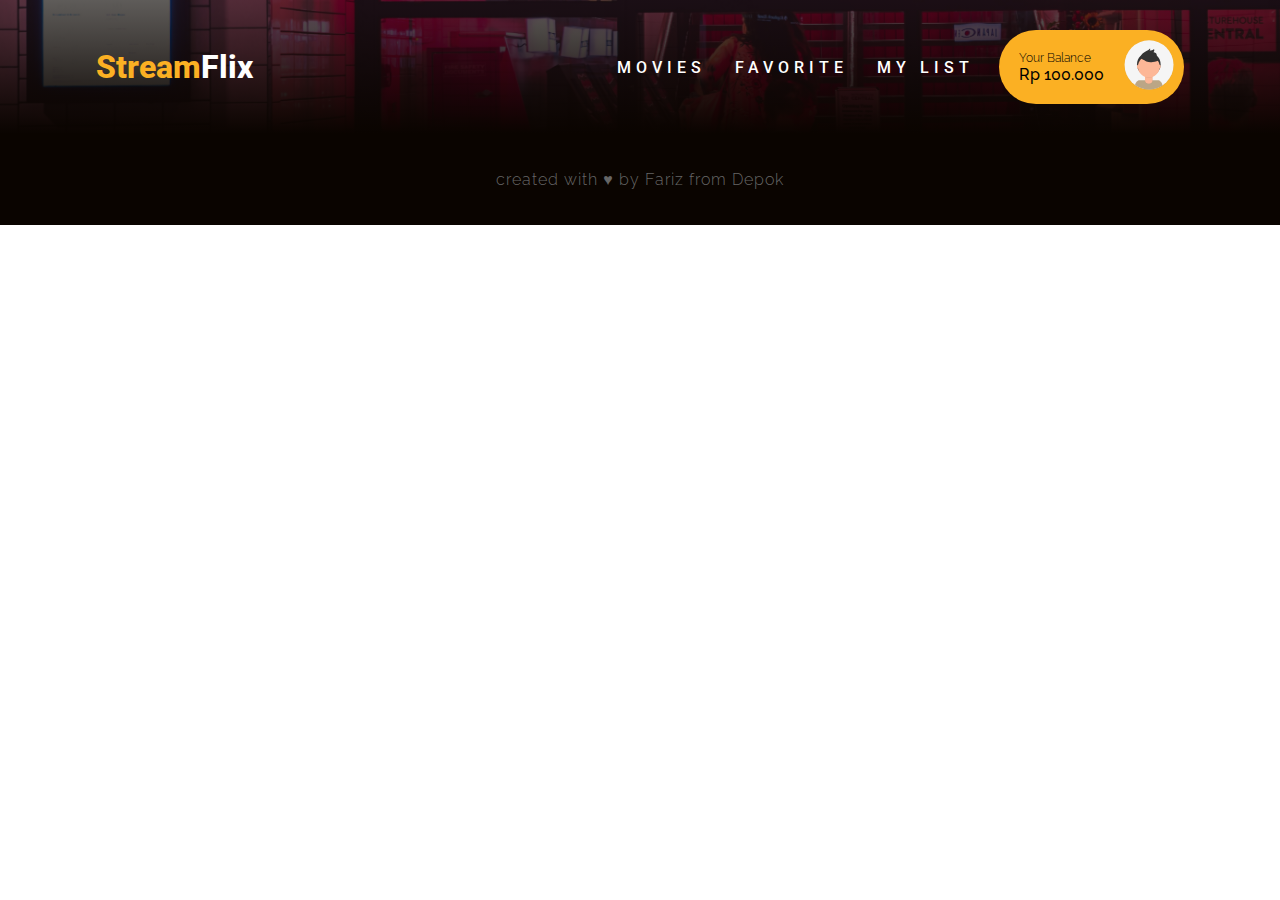
==== movie-details.html @ 71791585 "Request api untuk mendapatkan video dan mengambil key nya" ====
<!DOCTYPE html>
<html lang="en">
  <head>
    <meta charset="UTF-8" />
    <meta http-equiv="X-UA-Compatible" content="IE=edge" />
    <meta name="viewport" content="width=device-width, initial-scale=1.0" />

    <link rel="stylesheet" href="./app/css/main.css" />
    <link rel="preconnect" href="https://fonts.gstatic.com" />
    <link
      href="https://fonts.googleapis.com/css2?family=Raleway:wght@300;400;500;600;700;800&family=Roboto:wght@300;400;500;700;900&display=swap"
      rel="stylesheet"
    />
    <title>StreamFlix | Best movie shop on planet</title>
  </head>
  <body>
    <!-- Overlay Header Nav -->
    <div class="overlay hide-for-desktop">
      <div class="overlay__content flex flex-jc-c">
        <a class="overlay__link" href="#">Movies</a>
        <a class="overlay__link" href="#">Favorite</a>
        <a class="overlay__link" href="#">My List</a>
      </div>
    </div>

    <!-- Header -->
    <header class="header">
      <nav class="header__nav container flex flex-ai-c">
        <a href="./index.html" class="header__nav__logo"><span class="logo-span">Stream</span>Flix</a>

        <div class="header__nav__menu hide-for-mobile">
          <a href="#" class="menu">Movies</a>
          <a href="#" class="menu">Favorite</a>
          <a href="#" class="menu">My List</a>
        </div>

        <div class="header__nav__account flex hide-for-mobile">
          <div class="header__nav__account__info flex">
            <p class="info-text">Your Balance</p>
            <p class="info-balance">Rp 100.000</p>
          </div>

          <div class="header__nav__account__user">
            <img src="./app/assets/user_profile.svg" alt="user profile picture" class="user-profile" />
          </div>
        </div>

        <!-- Burger Menu -->
        <div class="header__nav__burger hide-for-desktop">
          <div class="burger-line"></div>
          <div class="burger-line"></div>
          <div class="burger-line"></div>
        </div>
      </nav>
    </header>

    <!-- Main -->
    <main class="details-main"></main>

    <!-- Footer -->
    <footer class="footer">
      <p class="footer__text">created with &hearts; by Fariz from Depok</p>
    </footer>

    <script src="./app/js/details.js"></script>
  </body>
</html>
---- app/css/main.css ----
*,
*::before,
*::after {
  -webkit-box-sizing: border-box;
          box-sizing: border-box;
  margin: 0;
  padding: 0;
}

html {
  font-size: 100%;
}

a,
a:visited,
a:hover {
  text-decoration: none;
}

.container {
  max-width: 85%;
  margin: 0 auto;
}

.container--p {
  padding-top: 2.25rem;
  padding-right: 1.5rem;
  padding-bottom: 2.25rem;
  padding-left: 1.5rem;
}

.container--px {
  padding-left: 1.5rem;
  padding-right: 1.5rem;
}

.container--py {
  padding-top: 2.25rem;
  padding-bottom: 2.25rem;
}

.container--pt {
  padding-top: 2.25rem;
}

.container--pr {
  padding-right: 1.5rem;
}

.container--pb {
  padding-bottom: 2.25rem;
}

.container--pl {
  padding-left: 1.5rem;
}

.flex {
  display: -webkit-box;
  display: -ms-flexbox;
  display: flex;
}

.flex-jc-c {
  -webkit-box-pack: center;
      -ms-flex-pack: center;
          justify-content: center;
}

.flex-jc-sb {
  -webkit-box-pack: justify;
      -ms-flex-pack: justify;
          justify-content: space-between;
}

.flex-ai-c {
  -webkit-box-align: center;
      -ms-flex-align: center;
          align-items: center;
}

@media (max-width: 63.9375em) {
  .hide-for-mobile {
    display: none;
  }
}

@media (min-width: 64em) {
  .hide-for-desktop {
    display: none;
  }
}

.header {
  background: url(../assets/hero_image.jpg);
  background-position: center;
  background-repeat: no-repeat;
  background-size: cover;
  position: relative;
}

.header::after {
  content: "";
  position: absolute;
  top: 0;
  left: 0;
  width: 100%;
  height: 100%;
  background: -webkit-gradient(linear, left top, left bottom, from(rgba(10, 4, 0, 0.65)), to(#0a0400));
  background: linear-gradient(to bottom, rgba(10, 4, 0, 0.65), #0a0400);
}

.header__nav {
  position: relative;
  padding: 1.875rem 0;
  z-index: 2;
}

.header__nav__logo {
  font-family: "Roboto", sans-serif;
  font-size: 1.5rem;
  font-weight: 800;
  color: #fff;
}

@media (min-width: 40em) {
  .header__nav__logo {
    font-size: 2rem;
  }
}

@media (min-width: 87.5em) {
  .header__nav__logo {
    font-size: 2.75rem;
  }
}

.header__nav__logo .logo-span {
  color: #fbb023;
  -webkit-transition: all 0.3s ease-in-out;
  transition: all 0.3s ease-in-out;
}

.header__nav__menu {
  margin-left: auto;
}

.header__nav__menu .menu {
  color: #fff;
  font-size: 1rem;
  font-family: "Roboto", sans-serif;
  font-weight: 500;
  text-transform: uppercase;
  letter-spacing: 0.3125rem;
  cursor: default;
  margin-right: 1.5625rem;
}

@media (min-width: 87.5em) {
  .header__nav__menu .menu {
    font-size: 1.25rem;
    margin-right: 1.875rem;
  }
}

.header__nav__menu .menu:hover {
  color: #98a3a5;
}

.header__nav__account {
  border-radius: 3.125rem;
  padding: 0.625rem 0.625rem 0.625rem 1.25rem;
  background-color: #fbb023;
}

.header__nav__account__info {
  -webkit-box-orient: vertical;
  -webkit-box-direction: normal;
      -ms-flex-direction: column;
          flex-direction: column;
  -webkit-box-pack: center;
      -ms-flex-pack: center;
          justify-content: center;
  -webkit-box-align: start;
      -ms-flex-align: start;
          align-items: flex-start;
  margin-right: 1.25rem;
}

.header__nav__account__info .info-text {
  font-size: 0.75rem;
  font-weight: 300;
}

@media (min-width: 87.5em) {
  .header__nav__account__info .info-text {
    font-size: 1rem;
  }
}

.header__nav__account__info .info-balance {
  font-size: 1rem;
  font-weight: 500;
}

@media (min-width: 87.5em) {
  .header__nav__account__info .info-balance {
    font-size: 1.25rem;
  }
}

.header__nav__account__info .info-text,
.header__nav__account__info .info-balance {
  font-family: "Raleway", sans-serif;
}

.header__nav__account__user .user-profile {
  width: 3.125rem;
}

.header__nav__burger {
  position: absolute;
  top: 50%;
  right: 0%;
  -webkit-transform: translateY(-50%);
          transform: translateY(-50%);
  z-index: 4;
}

.header__nav__burger .burger-line {
  width: 1.375rem;
  height: 0.125rem;
  background-color: #fbb023;
  -webkit-transform-origin: 1px 1px;
          transform-origin: 1px 1px;
  -webkit-transition: all 0.5s ease;
  transition: all 0.5s ease;
}

@media (min-width: 40em) {
  .header__nav__burger .burger-line {
    width: 2rem;
  }
}

.header__nav__burger .burger-line:not(:last-child) {
  margin-bottom: 0.3125rem;
}

@media (min-width: 40em) {
  .header__nav__burger .burger-line:not(:last-child) {
    margin-bottom: 0.4375rem;
  }
}

.header__nav.open .header__nav__burger .burger-line:nth-child(1) {
  -webkit-transform: rotate(45deg);
          transform: rotate(45deg);
}

.header__nav.open .header__nav__burger .burger-line:nth-child(2) {
  opacity: 0;
}

.header__nav.open .header__nav__burger .burger-line:nth-child(3) {
  -webkit-transform: rotate(-45deg);
          transform: rotate(-45deg);
}

.header__hero {
  position: relative;
  z-index: 1;
  height: 60vh;
  padding: 0 0.625rem;
  -webkit-box-orient: vertical;
  -webkit-box-direction: normal;
      -ms-flex-direction: column;
          flex-direction: column;
}

@media (min-width: 40em) {
  .header__hero {
    height: 40vh;
  }
}

@media (min-width: 64em) {
  .header__hero {
    height: 60vh;
  }
}

.header__hero__title {
  font-size: 1.8rem;
  font-family: "Raleway", sans-serif;
  color: #fff;
  font-weight: 800;
  text-transform: uppercase;
  text-align: center;
  margin-bottom: 0.3125rem;
}

@media (min-width: 40em) {
  .header__hero__title {
    font-size: 3rem;
  }
}

@media (min-width: 64em) {
  .header__hero__title {
    font-size: 3.25rem;
  }
}

@media (min-width: 87.5em) {
  .header__hero__title {
    max-width: 70%;
    font-size: 3.5rem;
    margin-bottom: 0.625rem;
  }
}

.header__hero__subtitle {
  color: #98a3a5;
  font-size: 0.8rem;
  font-family: "Raleway", sans-serif;
  text-align: center;
  margin-top: 0.3125rem;
}

@media (min-width: 40em) {
  .header__hero__subtitle {
    font-size: 1.25rem;
  }
}

@media (min-width: 64em) {
  .header__hero__subtitle {
    font-size: 1.5rem;
  }
}

@media (min-width: 87.5em) {
  .header__hero__subtitle {
    font-size: 1.75rem;
    margin-bottom: 0.625rem;
  }
}

.overlay {
  height: 100vh;
  width: 0px;
  position: fixed;
  top: 0;
  right: 0;
  z-index: 2;
  background-color: #fbb023;
  overflow: hidden;
  -webkit-transition: all 0.5s ease;
  transition: all 0.5s ease;
}

.overlay__content {
  height: 100%;
  -webkit-box-orient: vertical;
  -webkit-box-direction: normal;
      -ms-flex-direction: column;
          flex-direction: column;
}

.overlay__link {
  margin: 0.625rem 1.25rem;
  color: #d0581c;
  font-size: 3rem;
  font-weight: 800;
  font-family: "Raleway", sans-serif;
}

.main {
  background-color: #0a0400;
}

.main__featured__text {
  color: #fff;
  font-family: "Roboto", sans-serif;
  font-size: 0.6rem;
  font-weight: 800;
  letter-spacing: 3px;
  text-transform: uppercase;
  margin-bottom: 5px;
}

@media (min-width: 40em) {
  .main__featured__text {
    font-size: 0.8rem;
    margin-bottom: 0.625rem;
  }
}

@media (min-width: 64em) {
  .main__featured__text {
    font-size: 1rem;
  }
}

@media (min-width: 87.5em) {
  .main__featured__text {
    font-size: 1.2rem;
  }
}

.main__featured__subtext {
  color: #fff;
  font-family: "Raleway", sans-serif;
  font-size: 1.75rem;
  font-weight: 300;
}

@media (min-width: 40em) {
  .main__featured__subtext {
    font-size: 2.25rem;
  }
}

@media (min-width: 64em) {
  .main__featured__subtext {
    font-size: 2.75rem;
  }
}

@media (min-width: 87.5em) {
  .main__featured__subtext {
    font-size: 3.5rem;
  }
}

.main__featured__subtext strong {
  font-weight: 800;
  color: #fbb023;
}

.main__content {
  -ms-flex-wrap: wrap;
      flex-wrap: wrap;
}

.main__content__card {
  margin: 0 auto;
  margin-bottom: 2.25rem;
  position: relative;
}

.main__content__card .card-poster {
  -webkit-box-orient: vertical;
  -webkit-box-direction: normal;
      -ms-flex-direction: column;
          flex-direction: column;
  -webkit-box-pack: end;
      -ms-flex-pack: end;
          justify-content: flex-end;
  width: 250px;
  height: 350px;
  background-position: center;
  background-size: cover;
  background-repeat: no-repeat;
}

.main__content__card .card-poster::after {
  content: "";
  position: absolute;
  top: 0;
  left: 0;
  width: 100%;
  height: 100%;
  background: -webkit-gradient(linear, left top, left bottom, color-stop(20%, transparent), color-stop(80%, #000));
  background: linear-gradient(to bottom, transparent 20%, #000 80%);
}

.main__content__card .card-poster .card-title {
  color: #98a3a5;
  font-size: 1.75rem;
  font-family: "Raleway", sans-serif;
  font-weight: 800;
  text-transform: uppercase;
  margin-bottom: 1.25rem;
}

.main__content__card .card-poster .card-title:hover {
  text-decoration: underline;
}

.main__content__card .card-button {
  border: 1px solid #fbb023;
  width: 100%;
  color: #fbb023;
  font-size: 1rem;
  font-family: "Roboto", sans-serif;
  font-weight: 400;
  background-color: #0a0400;
  letter-spacing: 3px;
  padding: 0.625rem 0;
  cursor: pointer;
}

.main__content__card .card-button::before {
  content: "buy";
  position: absolute;
  bottom: 0;
  left: 0;
  width: 100%;
  height: 0;
  overflow: hidden;
  display: -webkit-box;
  display: -ms-flexbox;
  display: flex;
  -webkit-box-align: center;
      -ms-flex-align: center;
          align-items: center;
  -webkit-box-pack: center;
      -ms-flex-pack: center;
          justify-content: center;
  text-transform: uppercase;
  color: #0a0400;
  background-color: #fbb023;
  -webkit-transition: all 0.3s ease;
  transition: all 0.3s ease;
}

.main__content__card .card-button:hover::before {
  height: 100%;
  overflow: visible;
}

.main__content__card .card-title,
.main__content__card .card-button {
  position: relative;
  z-index: 1;
}

.footer {
  text-align: center;
  padding: 2.25rem;
  background-color: #0a0400;
}

.footer__text {
  color: #666;
  font-family: "Raleway", sans-serif;
  font-size: 0.625rem;
  font-weight: 300;
  letter-spacing: 1px;
}

@media (min-width: 40em) {
  .footer__text {
    font-size: 0.75rem;
  }
}

@media (min-width: 64em) {
  .footer__text {
    font-size: 0.875rem;
  }
}

@media (min-width: 64em) {
  .footer__text {
    font-size: 1rem;
  }
}
/*# sourceMappingURL=main.css.map */
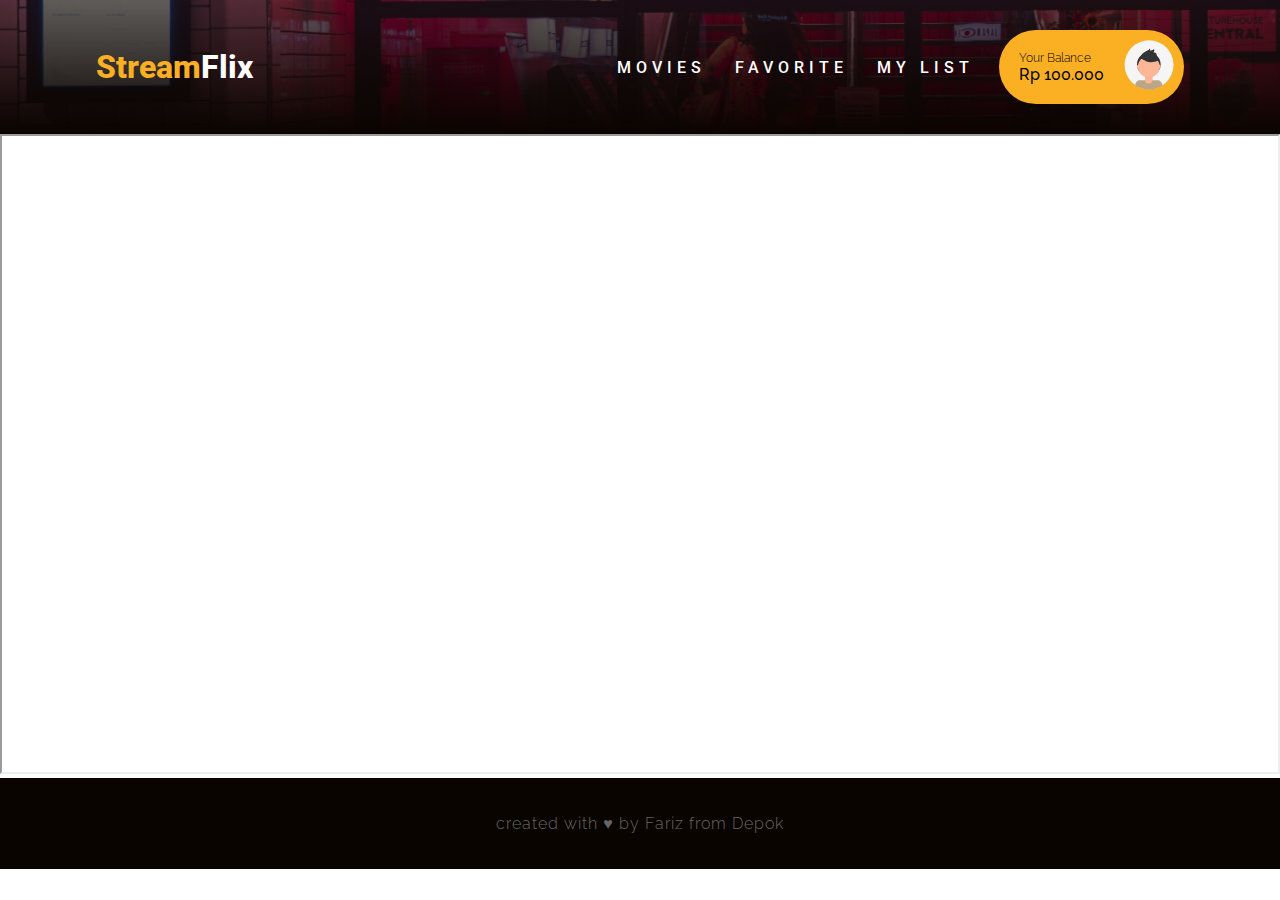
==== commit ae974eb8: "masih muter2 di iframe hadeh" ====
--- a/movie-details.html
+++ b/movie-details.html
@@ -55,7 +55,14 @@
     </header>
 
     <!-- Main -->
-    <main class="details-main"></main>
+    <main class="details-main">
+      <iframe
+        class="details-main__videoplayer"
+        allow="autoplay"
+        src="https://www.youtube.com/embed/kP9TfCWaQT4?playlist=kP9TfCWaQT4&loop=1&fs=0&iv_load_policy=3&cc_load_policy=3&disablekb=1&controls=0&modestbranding=0"
+      >
+      </iframe>
+    </main>
 
     <!-- Footer -->
     <footer class="footer">
--- a/app/css/main.css
+++ b/app/css/main.css
@@ -537,6 +537,11 @@
   z-index: 1;
 }
 
+.details-main__videoplayer {
+  width: 100%;
+  aspect-ratio: 12 / 6;
+}
+
 .footer {
   text-align: center;
   padding: 2.25rem;
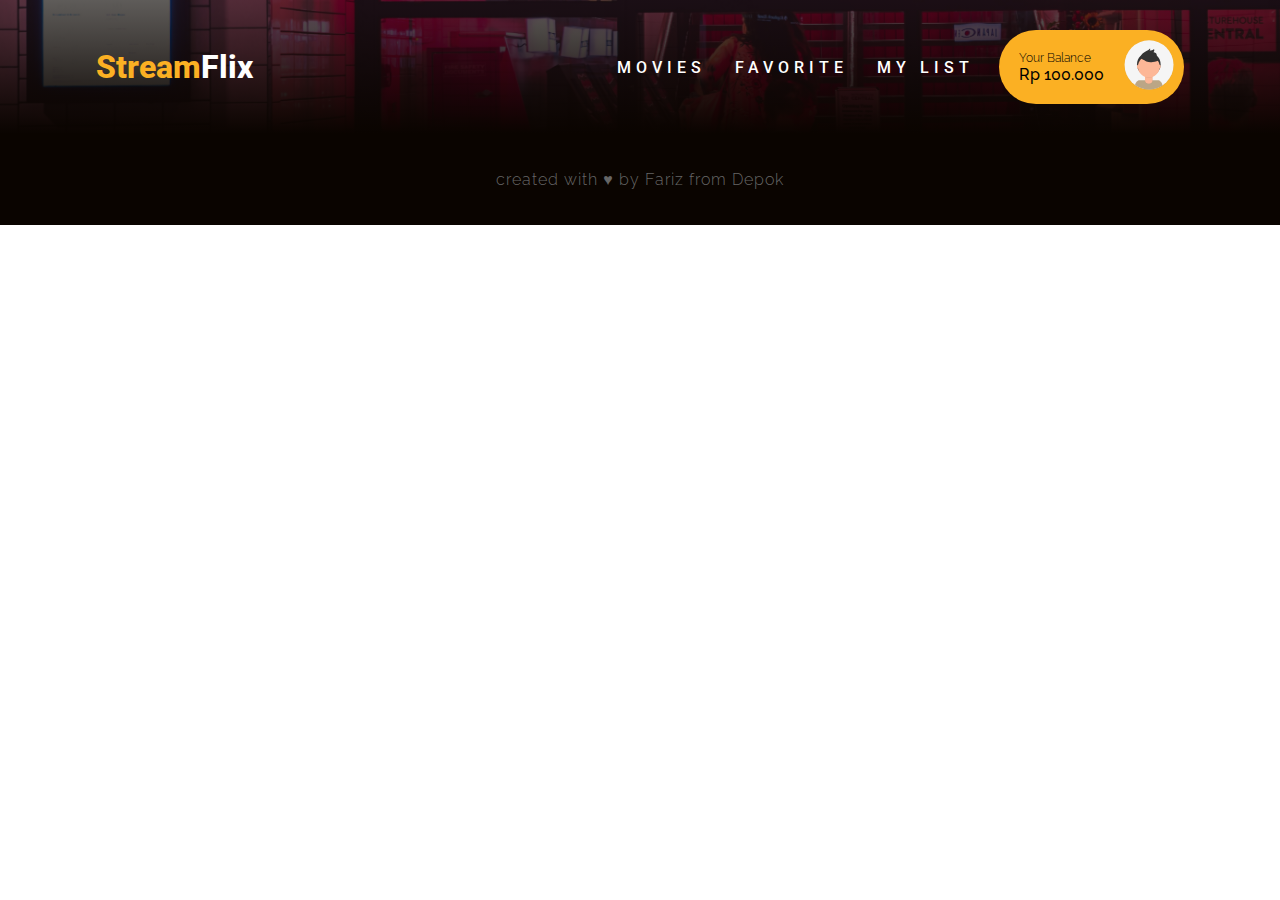
==== commit 2ee56b03: "menghapus desain video hero, menghapus iframe, gajadi karna kurang mantep" ====
--- a/movie-details.html
+++ b/movie-details.html
@@ -11,7 +11,7 @@
       href="https://fonts.googleapis.com/css2?family=Raleway:wght@300;400;500;600;700;800&family=Roboto:wght@300;400;500;700;900&display=swap"
       rel="stylesheet"
     />
-    <title>StreamFlix | Best movie shop on planet</title>
+    <title>StreamFlix | Movie Details</title>
   </head>
   <body>
     <!-- Overlay Header Nav -->
@@ -55,20 +55,13 @@
     </header>
 
     <!-- Main -->
-    <main class="details-main">
-      <iframe
-        class="details-main__videoplayer"
-        allow="autoplay"
-        src="https://www.youtube.com/embed/kP9TfCWaQT4?playlist=kP9TfCWaQT4&loop=1&fs=0&iv_load_policy=3&cc_load_policy=3&disablekb=1&controls=0&modestbranding=0"
-      >
-      </iframe>
-    </main>
+    <main class="details-main"></main>
 
     <!-- Footer -->
     <footer class="footer">
       <p class="footer__text">created with &hearts; by Fariz from Depok</p>
     </footer>
 
-    <script src="./app/js/details.js"></script>
+    <script src="./app/js/app.js"></script>
   </body>
 </html>
--- a/app/css/main.css
+++ b/app/css/main.css
@@ -537,11 +537,6 @@
   z-index: 1;
 }
 
-.details-main__videoplayer {
-  width: 100%;
-  aspect-ratio: 12 / 6;
-}
-
 .footer {
   text-align: center;
   padding: 2.25rem;
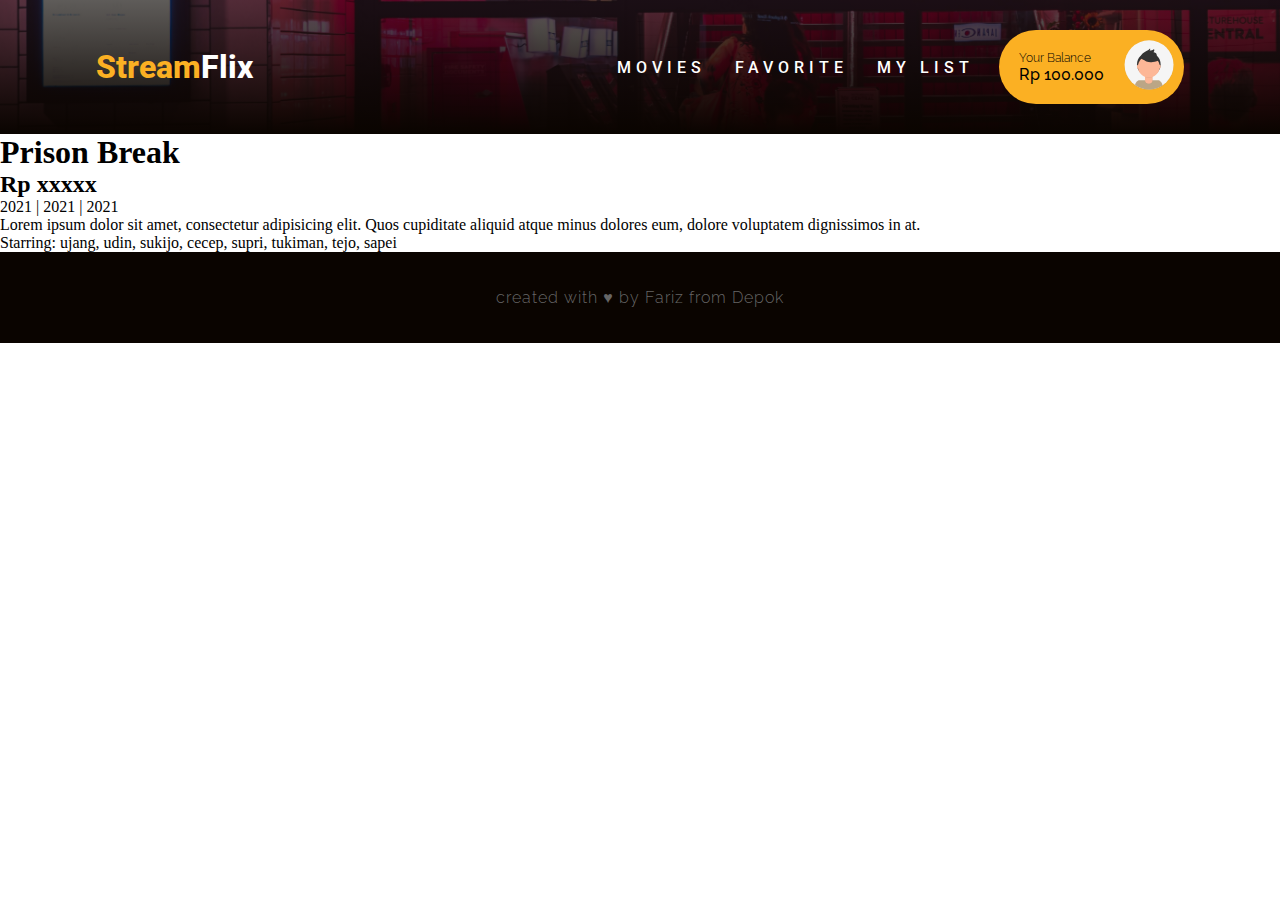
==== commit 499f758f: "merancang script bagian movie-details.html dengan berbagai fungsi2nya" ====
--- a/movie-details.html
+++ b/movie-details.html
@@ -55,7 +55,26 @@
     </header>
 
     <!-- Main -->
-    <main class="details-main"></main>
+    <main class="details-main">
+      <h1 class="details-main__title">Prison Break</h1>
+      <div class="details-main__about">
+        <h2 class="details-main__about__price">Rp xxxxx</h2>
+        <div class="details-main__about__info">
+          <span class="info-rating">2021</span>
+          <span>|</span>
+          <span class="info-year">2021</span>
+          <span>|</span>
+          <span class="info-genre">2021</span>
+        </div>
+        <p class="details-main__about__overview">
+          Lorem ipsum dolor sit amet, consectetur adipisicing elit. Quos cupiditate aliquid atque minus dolores eum, dolore voluptatem
+          dignissimos in at.
+        </p>
+        <div class="details-main__about__credits">
+          <p class="credits-cast"><span>Starring:</span> ujang, udin, sukijo, cecep, supri, tukiman, tejo, sapei</p>
+        </div>
+      </div>
+    </main>
 
     <!-- Footer -->
     <footer class="footer">
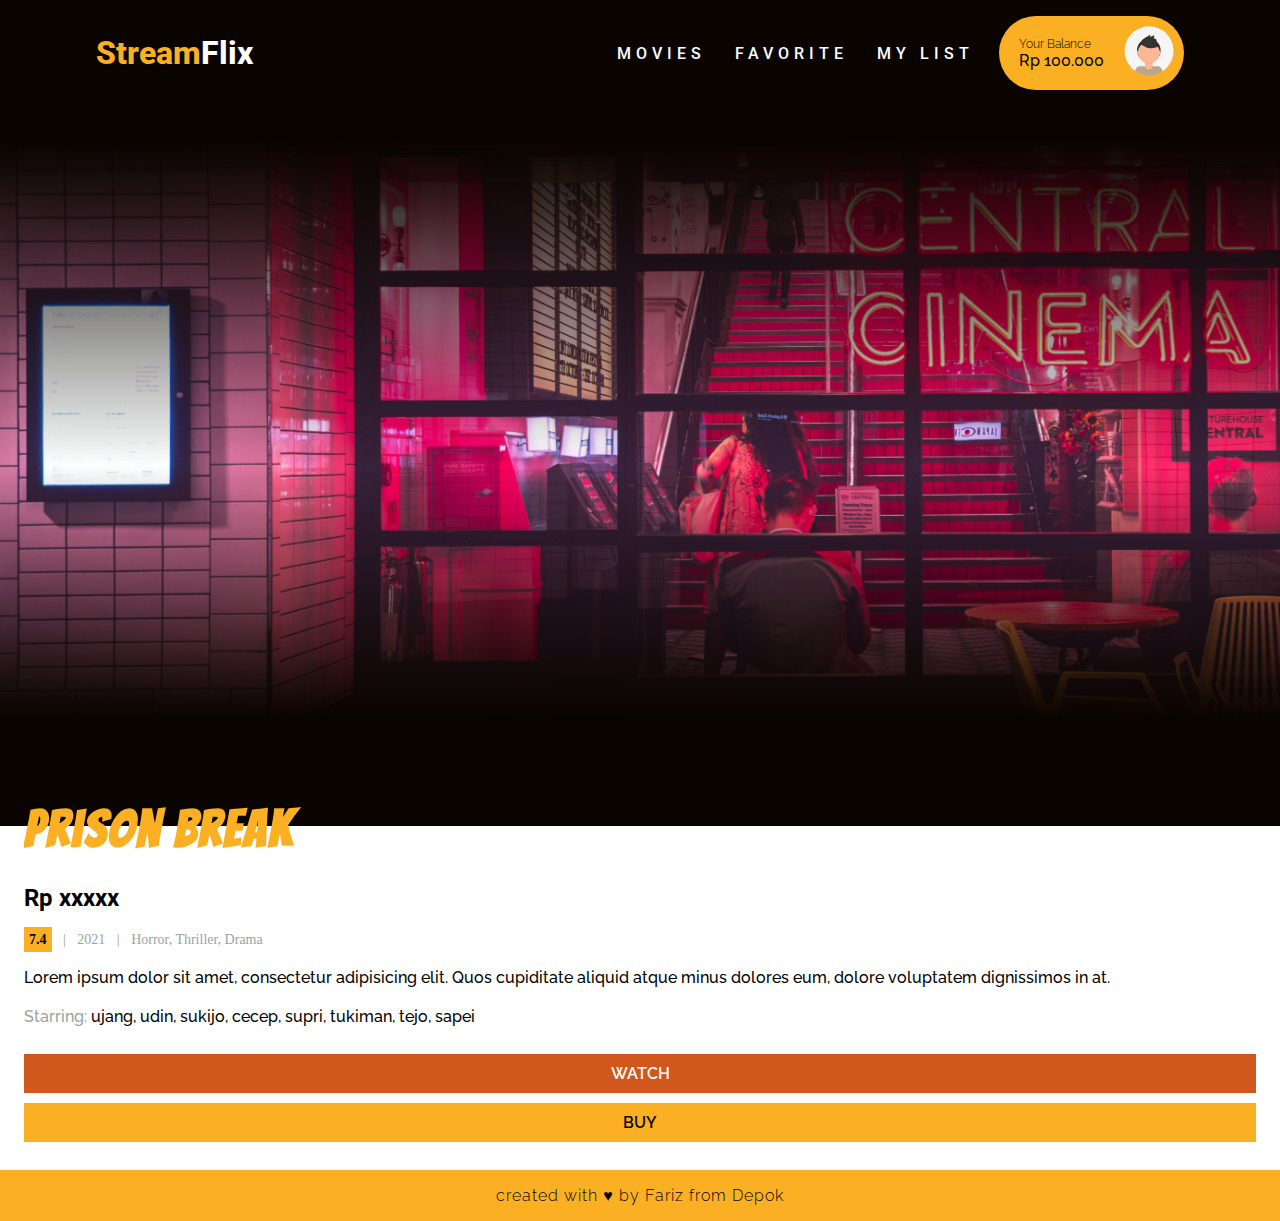
==== commit 4e69206f: "Mendesain dan merapihkan tampilan halaman detail, header, backdrop, judul film, info film, tombol no" ====
--- a/movie-details.html
+++ b/movie-details.html
@@ -8,7 +8,7 @@
     <link rel="stylesheet" href="./app/css/main.css" />
     <link rel="preconnect" href="https://fonts.gstatic.com" />
     <link
-      href="https://fonts.googleapis.com/css2?family=Raleway:wght@300;400;500;600;700;800&family=Roboto:wght@300;400;500;700;900&display=swap"
+      href="https://fonts.googleapis.com/css2?family=Raleway:wght@300;400;500;600;700;800&family=Roboto:wght@300;400;500;700;900&family=Bangers&display=swap"
       rel="stylesheet"
     />
     <title>StreamFlix | Movie Details</title>
@@ -24,7 +24,7 @@
     </div>
 
     <!-- Header -->
-    <header class="header">
+    <header class="header details-header">
       <nav class="header__nav container flex flex-ai-c">
         <a href="./index.html" class="header__nav__logo"><span class="logo-span">Stream</span>Flix</a>
 
@@ -56,28 +56,35 @@
 
     <!-- Main -->
     <main class="details-main">
-      <h1 class="details-main__title">Prison Break</h1>
-      <div class="details-main__about">
-        <h2 class="details-main__about__price">Rp xxxxx</h2>
-        <div class="details-main__about__info">
-          <span class="info-rating">2021</span>
-          <span>|</span>
-          <span class="info-year">2021</span>
-          <span>|</span>
-          <span class="info-genre">2021</span>
+      <div class="details-main__backdrop"></div>
+      <div class="details-main__content container--px">
+        <h1 class="details-main__content__title">Prison Break</h1>
+        <div class="details-main__content__about">
+          <h2 class="details-main__content__about__price">Rp xxxxx</h2>
+          <div class="details-main__content__about__info">
+            <span class="info-rating">7.4</span>
+            <span class="info-spacer">|</span>
+            <span class="info-year">2021</span>
+            <span class="info-spacer">|</span>
+            <span class="info-genre">Horror, Thriller, Drama</span>
+          </div>
+          <p class="details-main__content__about__overview">
+            Lorem ipsum dolor sit amet, consectetur adipisicing elit. Quos cupiditate aliquid atque minus dolores eum, dolore voluptatem
+            dignissimos in at.
+          </p>
+          <div class="details-main__content__about__credits">
+            <p class="credits-cast"><span>Starring:</span> ujang, udin, sukijo, cecep, supri, tukiman, tejo, sapei</p>
+          </div>
         </div>
-        <p class="details-main__about__overview">
-          Lorem ipsum dolor sit amet, consectetur adipisicing elit. Quos cupiditate aliquid atque minus dolores eum, dolore voluptatem
-          dignissimos in at.
-        </p>
-        <div class="details-main__about__credits">
-          <p class="credits-cast"><span>Starring:</span> ujang, udin, sukijo, cecep, supri, tukiman, tejo, sapei</p>
+        <div class="details-main__button">
+          <button class="button-watch">watch</button>
+          <button class="button-buy">buy</button>
         </div>
       </div>
     </main>
 
     <!-- Footer -->
-    <footer class="footer">
+    <footer class="footer details-footer">
       <p class="footer__text">created with &hearts; by Fariz from Depok</p>
     </footer>
 
--- a/app/css/main.css
+++ b/app/css/main.css
@@ -106,13 +106,13 @@
   left: 0;
   width: 100%;
   height: 100%;
-  background: -webkit-gradient(linear, left top, left bottom, from(rgba(10, 4, 0, 0.65)), to(#0a0400));
-  background: linear-gradient(to bottom, rgba(10, 4, 0, 0.65), #0a0400);
+  background: -webkit-gradient(linear, left top, left bottom, from(rgba(10, 4, 0, 0.651)), to(#0a0400));
+  background: linear-gradient(to bottom, rgba(10, 4, 0, 0.651), #0a0400);
 }
 
 .header__nav {
   position: relative;
-  padding: 1.875rem 0;
+  padding: 1rem 0;
   z-index: 2;
 }
 
@@ -345,6 +345,11 @@
     font-size: 1.75rem;
     margin-bottom: 0.625rem;
   }
+}
+
+.details-header {
+  background: none;
+  background-color: #0a0400;
 }
 
 .overlay {
@@ -537,6 +542,106 @@
   z-index: 1;
 }
 
+.details-main__backdrop {
+  width: 100%;
+  aspect-ratio: 16 / 9;
+  background: url("../assets/hero_image.jpg");
+  background-position: center;
+  background-size: cover;
+  background-repeat: no-repeat;
+  position: relative;
+}
+
+.details-main__backdrop::after {
+  content: "";
+  position: absolute;
+  top: 0;
+  left: 0;
+  width: 100%;
+  height: 100%;
+  background: -webkit-gradient(linear, left top, left bottom, color-stop(5%, #0a0400), color-stop(50%, rgba(0, 0, 0, 0)), color-stop(85%, #0a0400));
+  background: linear-gradient(180deg, #0a0400 5%, rgba(0, 0, 0, 0) 50%, #0a0400 85%);
+}
+
+.details-main__content__title {
+  background: linear-gradient(-7deg, black 50%, #fbb023 50%);
+  -webkit-background-clip: text;
+  -webkit-text-fill-color: transparent;
+  font-size: 3.25rem;
+  font-family: "Bangers", cursive;
+  margin-top: -1.5625rem;
+  letter-spacing: 2px;
+  position: relative;
+  z-index: 1;
+}
+
+.details-main__content__about {
+  margin: 1.75rem 0;
+  overflow: auto;
+}
+
+.details-main__content__about > *:not(:last-child) {
+  margin-bottom: 1.25rem;
+}
+
+.details-main__content__about__price {
+  font-family: "Roboto", sans-serif;
+}
+
+.details-main__content__about__info {
+  font-size: 0.875rem;
+  color: #98a3a5;
+}
+
+.details-main__content__about__info .info-rating {
+  color: #0a0400;
+  font-weight: 600;
+  background-color: #fbb023;
+  padding: 0.3125rem;
+}
+
+.details-main__content__about__info .info-spacer {
+  margin: 0 0.5rem;
+}
+
+.details-main__content__about__overview, .details-main__content__about__credits {
+  font-family: "Raleway", sans-serif;
+  font-weight: 500;
+}
+
+.details-main__content__about__overview span, .details-main__content__about__credits span {
+  color: #98a3a5;
+}
+
+.details-main__button {
+  margin-bottom: 1.75rem;
+}
+
+.details-main__button .button-watch {
+  width: 100%;
+  padding: 0.625rem;
+  margin-bottom: 0.625rem;
+  border: none;
+  background-color: #d0581c;
+  color: #fff;
+  font-family: "Raleway", sans-serif;
+  font-size: 1rem;
+  font-weight: 600;
+  text-transform: uppercase;
+}
+
+.details-main__button .button-buy {
+  width: 100%;
+  padding: 0.625rem;
+  border: none;
+  background-color: #fbb023;
+  color: #0a0400;
+  font-family: "Raleway", sans-serif;
+  font-size: 1rem;
+  font-weight: 600;
+  text-transform: uppercase;
+}
+
 .footer {
   text-align: center;
   padding: 2.25rem;
@@ -568,4 +673,14 @@
     font-size: 1rem;
   }
 }
+
+.details-footer {
+  width: 100%;
+  background-color: #fbb023;
+  padding: 1rem;
+}
+
+.details-footer .footer__text {
+  color: #0a0400;
+}
 /*# sourceMappingURL=main.css.map */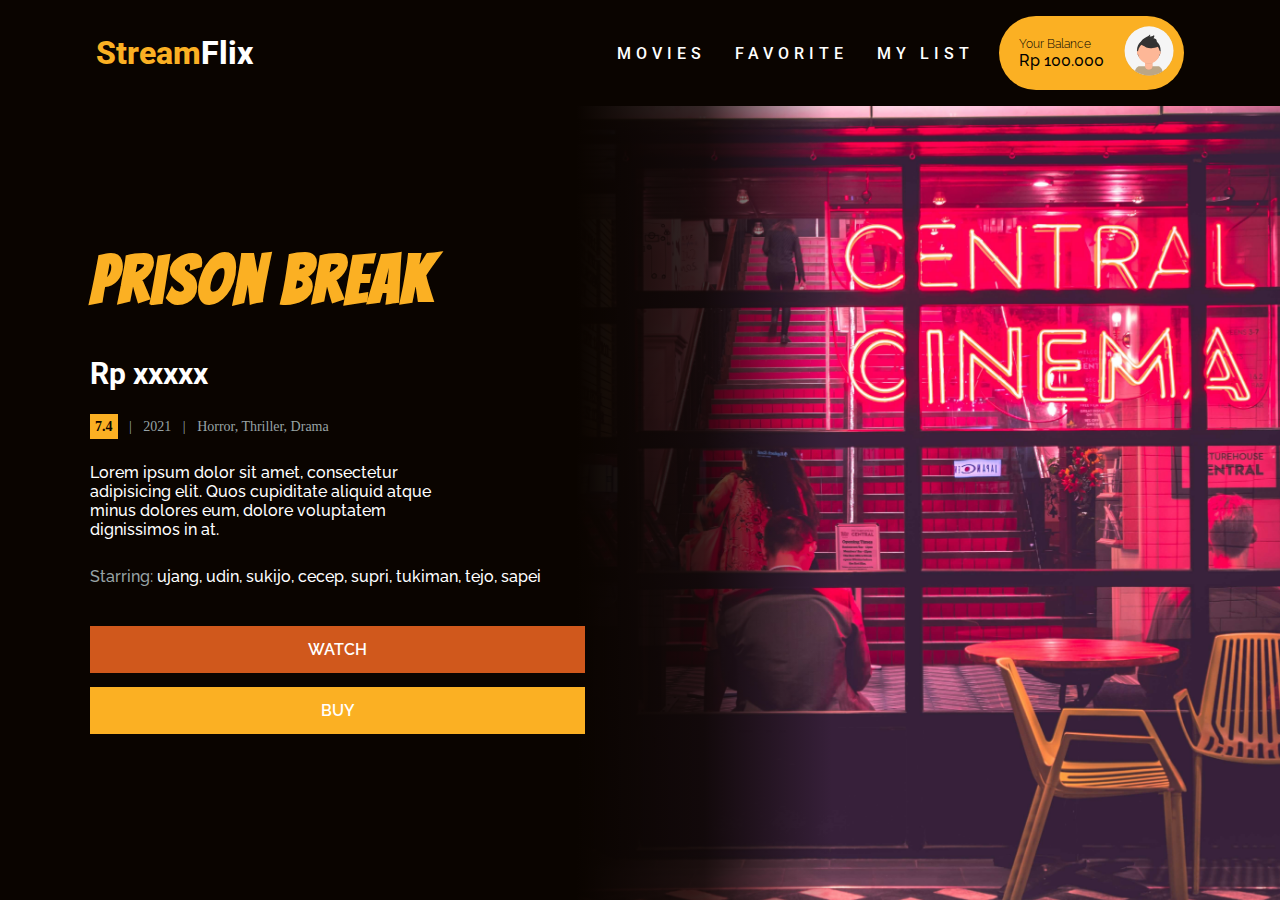
==== commit ebb1eb6a: "merapihkan desain responsive halaman details, dari ukuran medium hingga xxlarge (tab hingga FHD)" ====
--- a/movie-details.html
+++ b/movie-details.html
@@ -76,7 +76,7 @@
             <p class="credits-cast"><span>Starring:</span> ujang, udin, sukijo, cecep, supri, tukiman, tejo, sapei</p>
           </div>
         </div>
-        <div class="details-main__button">
+        <div class="details-main__content__button">
           <button class="button-watch">watch</button>
           <button class="button-buy">buy</button>
         </div>
@@ -84,9 +84,9 @@
     </main>
 
     <!-- Footer -->
-    <footer class="footer details-footer">
+    <!-- <footer class="footer details-footer">
       <p class="footer__text">created with &hearts; by Fariz from Depok</p>
-    </footer>
+    </footer> -->
 
     <script src="./app/js/app.js"></script>
   </body>
--- a/app/css/main.css
+++ b/app/css/main.css
@@ -350,6 +350,12 @@
 .details-header {
   background: none;
   background-color: #0a0400;
+}
+
+@media (min-width: 75em) {
+  .details-header {
+    max-height: 106px;
+  }
 }
 
 .overlay {
@@ -552,6 +558,12 @@
   position: relative;
 }
 
+@media (min-width: 75em) {
+  .details-main__backdrop {
+    display: none;
+  }
+}
+
 .details-main__backdrop::after {
   content: "";
   position: absolute;
@@ -561,6 +573,40 @@
   height: 100%;
   background: -webkit-gradient(linear, left top, left bottom, color-stop(5%, #0a0400), color-stop(50%, rgba(0, 0, 0, 0)), color-stop(85%, #0a0400));
   background: linear-gradient(180deg, #0a0400 5%, rgba(0, 0, 0, 0) 50%, #0a0400 85%);
+}
+
+.details-main__content {
+  padding: 0 5.625rem;
+}
+
+@media (min-width: 75em) {
+  .details-main__content {
+    height: calc(100vh - 106px);
+    display: -webkit-box;
+    display: -ms-flexbox;
+    display: flex;
+    -webkit-box-orient: vertical;
+    -webkit-box-direction: normal;
+        -ms-flex-direction: column;
+            flex-direction: column;
+    -webkit-box-pack: center;
+        -ms-flex-pack: center;
+            justify-content: center;
+    background: url("../assets/hero_image.jpg");
+    background-position: center;
+    background-size: cover;
+    position: relative;
+  }
+  .details-main__content::after {
+    content: "";
+    position: absolute;
+    top: 0;
+    left: 0;
+    width: 100%;
+    height: 100%;
+    background: -webkit-gradient(linear, left top, right top, color-stop(45%, #0a0400), color-stop(55%, rgba(10, 4, 0, 0.821166)), color-stop(65%, rgba(10, 4, 0, 0)));
+    background: linear-gradient(90deg, #0a0400 45%, rgba(10, 4, 0, 0.821166) 55%, rgba(10, 4, 0, 0) 65%);
+  }
 }
 
 .details-main__content__title {
@@ -575,22 +621,122 @@
   z-index: 1;
 }
 
+@media (min-width: 40em) {
+  .details-main__content__title {
+    font-size: 6rem;
+    margin-top: -3.25rem;
+  }
+}
+
+@media (min-width: 75em) {
+  .details-main__content__title {
+    background: none;
+    -webkit-background-clip: unset;
+    -webkit-text-fill-color: unset;
+    color: #fbb023;
+    margin: 0;
+    max-width: 70%;
+    font-size: 4.25rem;
+  }
+}
+
 .details-main__content__about {
   margin: 1.75rem 0;
   overflow: auto;
 }
 
+@media (min-width: 40em) {
+  .details-main__content__about {
+    margin: 2.5rem 0;
+  }
+}
+
+@media (min-width: 75em) {
+  .details-main__content__about {
+    position: relative;
+    z-index: 1;
+  }
+}
+
+@media (min-width: 120em) {
+  .details-main__content__about {
+    margin: 3rem 0;
+  }
+}
+
 .details-main__content__about > *:not(:last-child) {
   margin-bottom: 1.25rem;
 }
 
+@media (min-width: 40em) {
+  .details-main__content__about > *:not(:last-child) {
+    margin-bottom: 2.25rem;
+  }
+}
+
+@media (min-width: 75em) {
+  .details-main__content__about > *:not(:last-child) {
+    margin-bottom: 1.75rem;
+  }
+}
+
+@media (min-width: 87.5em) {
+  .details-main__content__about > *:not(:last-child) {
+    margin-bottom: 2rem;
+  }
+}
+
+@media (min-width: 120em) {
+  .details-main__content__about > *:not(:last-child) {
+    margin-bottom: 2.75rem;
+  }
+}
+
 .details-main__content__about__price {
   font-family: "Roboto", sans-serif;
+}
+
+@media (min-width: 40em) {
+  .details-main__content__about__price {
+    font-size: 2.75rem;
+  }
+}
+
+@media (min-width: 75em) {
+  .details-main__content__about__price {
+    color: #fff;
+    font-size: 1.875rem;
+  }
+}
+
+@media (min-width: 87.5em) {
+  .details-main__content__about__price {
+    color: #fff;
+    font-size: 2.25rem;
+  }
 }
 
 .details-main__content__about__info {
   font-size: 0.875rem;
   color: #98a3a5;
+}
+
+@media (min-width: 40em) {
+  .details-main__content__about__info {
+    font-size: 1.35rem;
+  }
+}
+
+@media (min-width: 75em) {
+  .details-main__content__about__info {
+    font-size: 0.875rem;
+  }
+}
+
+@media (min-width: 87.5em) {
+  .details-main__content__about__info {
+    font-size: 1.25rem;
+  }
 }
 
 .details-main__content__about__info .info-rating {
@@ -600,6 +746,24 @@
   padding: 0.3125rem;
 }
 
+@media (min-width: 40em) {
+  .details-main__content__about__info .info-rating {
+    padding: 0.625rem;
+  }
+}
+
+@media (min-width: 75em) {
+  .details-main__content__about__info .info-rating {
+    padding: 0.3125rem;
+  }
+}
+
+@media (min-width: 87.5em) {
+  .details-main__content__about__info .info-rating {
+    padding: 0.4375rem;
+  }
+}
+
 .details-main__content__about__info .info-spacer {
   margin: 0 0.5rem;
 }
@@ -609,37 +773,141 @@
   font-weight: 500;
 }
 
+@media (min-width: 40em) {
+  .details-main__content__about__overview, .details-main__content__about__credits {
+    font-size: 1.5rem;
+  }
+}
+
+@media (min-width: 75em) {
+  .details-main__content__about__overview, .details-main__content__about__credits {
+    color: #fff;
+    font-size: 1rem;
+  }
+}
+
+@media (min-width: 87.5em) {
+  .details-main__content__about__overview, .details-main__content__about__credits {
+    font-size: 1.375rem;
+  }
+}
+
 .details-main__content__about__overview span, .details-main__content__about__credits span {
   color: #98a3a5;
 }
 
-.details-main__button {
+@media (min-width: 40em) {
+  .details-main__content__about__overview {
+    max-width: 70%;
+  }
+}
+
+@media (min-width: 75em) {
+  .details-main__content__about__overview {
+    max-width: 35%;
+  }
+}
+
+@media (min-width: 75em) {
+  .details-main__content__about__credits {
+    max-width: 45%;
+  }
+}
+
+.details-main__content__button {
   margin-bottom: 1.75rem;
 }
 
-.details-main__button .button-watch {
+@media (min-width: 40em) {
+  .details-main__content__button {
+    margin-bottom: 2.5rem;
+  }
+}
+
+@media (min-width: 75em) {
+  .details-main__content__button {
+    display: -webkit-box;
+    display: -ms-flexbox;
+    display: flex;
+    -webkit-box-orient: vertical;
+    -webkit-box-direction: normal;
+        -ms-flex-direction: column;
+            flex-direction: column;
+    position: relative;
+    z-index: 1;
+    margin-bottom: 1.75rem;
+  }
+}
+
+.details-main__content__button .button-watch,
+.details-main__content__button .button-buy {
   width: 100%;
   padding: 0.625rem;
-  margin-bottom: 0.625rem;
   border: none;
-  background-color: #d0581c;
-  color: #fff;
   font-family: "Raleway", sans-serif;
   font-size: 1rem;
   font-weight: 600;
   text-transform: uppercase;
 }
 
-.details-main__button .button-buy {
-  width: 100%;
-  padding: 0.625rem;
-  border: none;
+@media (min-width: 40em) {
+  .details-main__content__button .button-watch,
+  .details-main__content__button .button-buy {
+    font-size: 1.5rem;
+    padding: 1.25rem;
+  }
+}
+
+@media (min-width: 75em) {
+  .details-main__content__button .button-watch,
+  .details-main__content__button .button-buy {
+    font-size: 1rem;
+    padding: 0.875rem;
+    max-width: 45%;
+  }
+}
+
+@media (min-width: 87.5em) {
+  .details-main__content__button .button-watch,
+  .details-main__content__button .button-buy {
+    font-size: 1.25rem;
+  }
+}
+
+@media (min-width: 120em) {
+  .details-main__content__button .button-watch,
+  .details-main__content__button .button-buy {
+    font-size: 1.5rem;
+  }
+}
+
+.details-main__content__button .button-watch {
+  margin-bottom: 0.625rem;
+  background-color: #d0581c;
+  color: #fff;
+}
+
+@media (min-width: 40em) {
+  .details-main__content__button .button-watch {
+    margin-bottom: 1rem;
+  }
+}
+
+@media (min-width: 75em) {
+  .details-main__content__button .button-watch {
+    margin-bottom: 0.875rem;
+  }
+}
+
+@media (min-width: 120em) {
+  .details-main__content__button .button-watch {
+    margin-bottom: 1.5rem;
+  }
+}
+
+.details-main__content__button .button-buy {
   background-color: #fbb023;
-  color: #0a0400;
-  font-family: "Raleway", sans-serif;
-  font-size: 1rem;
-  font-weight: 600;
-  text-transform: uppercase;
+  color: #fff;
 }
 
 .footer {
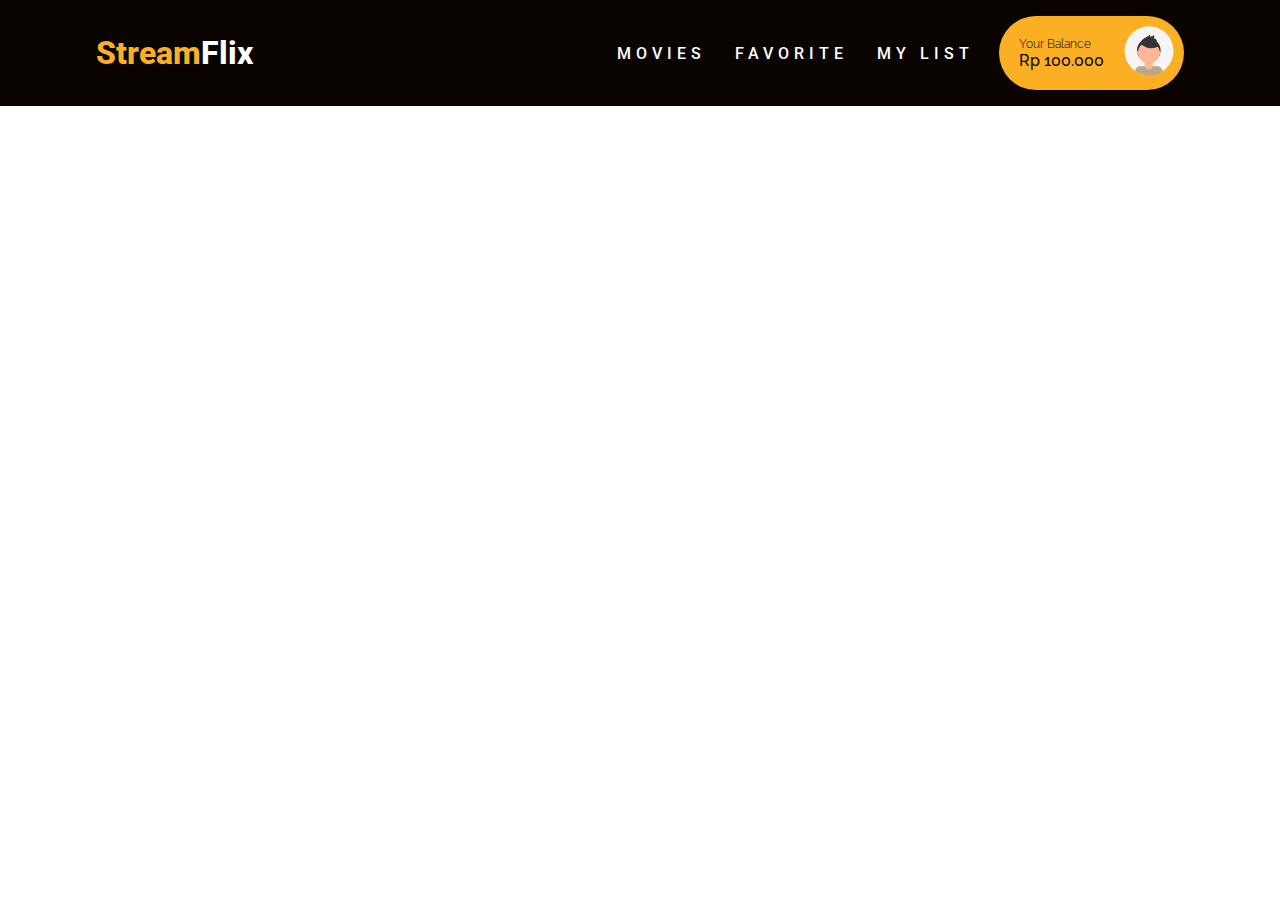
==== commit 1d0cd280: "menyelesaikan semuanya: request api untuk cast, membuat element htmlnya, menggabungkan ke parent ele" ====
--- a/movie-details.html
+++ b/movie-details.html
@@ -55,38 +55,7 @@
     </header>
 
     <!-- Main -->
-    <main class="details-main">
-      <div class="details-main__backdrop"></div>
-      <div class="details-main__content container--px">
-        <h1 class="details-main__content__title">Prison Break</h1>
-        <div class="details-main__content__about">
-          <h2 class="details-main__content__about__price">Rp xxxxx</h2>
-          <div class="details-main__content__about__info">
-            <span class="info-rating">7.4</span>
-            <span class="info-spacer">|</span>
-            <span class="info-year">2021</span>
-            <span class="info-spacer">|</span>
-            <span class="info-genre">Horror, Thriller, Drama</span>
-          </div>
-          <p class="details-main__content__about__overview">
-            Lorem ipsum dolor sit amet, consectetur adipisicing elit. Quos cupiditate aliquid atque minus dolores eum, dolore voluptatem
-            dignissimos in at.
-          </p>
-          <div class="details-main__content__about__credits">
-            <p class="credits-cast"><span>Starring:</span> ujang, udin, sukijo, cecep, supri, tukiman, tejo, sapei</p>
-          </div>
-        </div>
-        <div class="details-main__content__button">
-          <button class="button-watch">watch</button>
-          <button class="button-buy">buy</button>
-        </div>
-      </div>
-    </main>
-
-    <!-- Footer -->
-    <!-- <footer class="footer details-footer">
-      <p class="footer__text">created with &hearts; by Fariz from Depok</p>
-    </footer> -->
+    <main class="details-main"></main>
 
     <script src="./app/js/app.js"></script>
   </body>
--- a/app/css/main.css
+++ b/app/css/main.css
@@ -551,7 +551,6 @@
 .details-main__backdrop {
   width: 100%;
   aspect-ratio: 16 / 9;
-  background: url("../assets/hero_image.jpg");
   background-position: center;
   background-size: cover;
   background-repeat: no-repeat;
@@ -575,8 +574,10 @@
   background: linear-gradient(180deg, #0a0400 5%, rgba(0, 0, 0, 0) 50%, #0a0400 85%);
 }
 
-.details-main__content {
-  padding: 0 5.625rem;
+@media (min-width: 40em) {
+  .details-main__content {
+    padding: 0 5.625rem;
+  }
 }
 
 @media (min-width: 75em) {
@@ -592,9 +593,9 @@
     -webkit-box-pack: center;
         -ms-flex-pack: center;
             justify-content: center;
-    background: url("../assets/hero_image.jpg");
     background-position: center;
     background-size: cover;
+    background-repeat: no-repeat;
     position: relative;
   }
   .details-main__content::after {
@@ -635,7 +636,19 @@
     -webkit-text-fill-color: unset;
     color: #fbb023;
     margin: 0;
-    max-width: 70%;
+    max-width: 60%;
+    font-size: 3.25rem;
+  }
+}
+
+@media (min-width: 87.5em) {
+  .details-main__content__title {
+    font-size: 3.75rem;
+  }
+}
+
+@media (min-width: 120em) {
+  .details-main__content__title {
     font-size: 4.25rem;
   }
 }
@@ -645,6 +658,10 @@
   overflow: auto;
 }
 
+.details-main__content__about::-webkit-scrollbar {
+  width: 0;
+}
+
 @media (min-width: 40em) {
   .details-main__content__about {
     margin: 2.5rem 0;
@@ -655,6 +672,7 @@
   .details-main__content__about {
     position: relative;
     z-index: 1;
+    margin: 1.75rem 0;
   }
 }
 
@@ -676,7 +694,7 @@
 
 @media (min-width: 75em) {
   .details-main__content__about > *:not(:last-child) {
-    margin-bottom: 1.75rem;
+    margin-bottom: 1.125rem;
   }
 }
 
@@ -810,7 +828,7 @@
 
 @media (min-width: 75em) {
   .details-main__content__about__credits {
-    max-width: 45%;
+    max-width: 35%;
   }
 }
 
@@ -863,7 +881,7 @@
   .details-main__content__button .button-buy {
     font-size: 1rem;
     padding: 0.875rem;
-    max-width: 45%;
+    max-width: 35%;
   }
 }
 
@@ -941,14 +959,4 @@
     font-size: 1rem;
   }
 }
-
-.details-footer {
-  width: 100%;
-  background-color: #fbb023;
-  padding: 1rem;
-}
-
-.details-footer .footer__text {
-  color: #0a0400;
-}
 /*# sourceMappingURL=main.css.map */